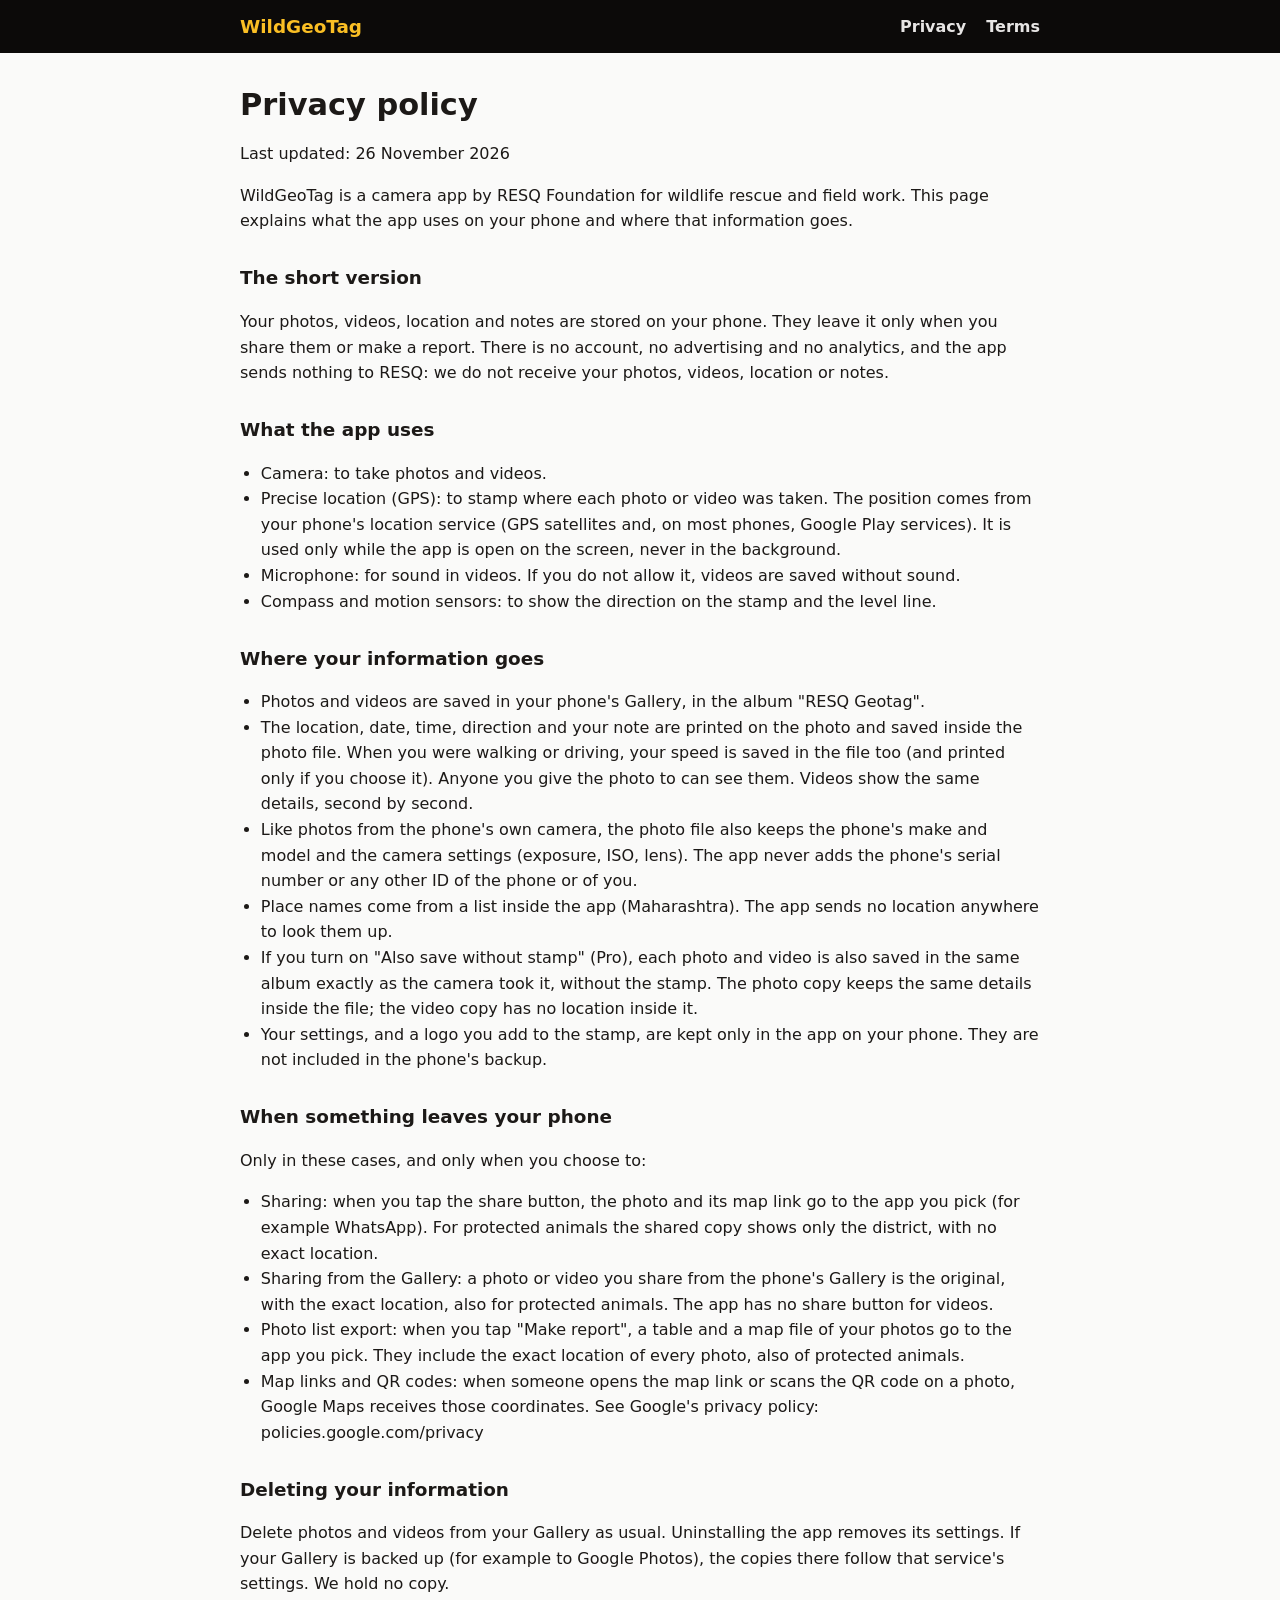
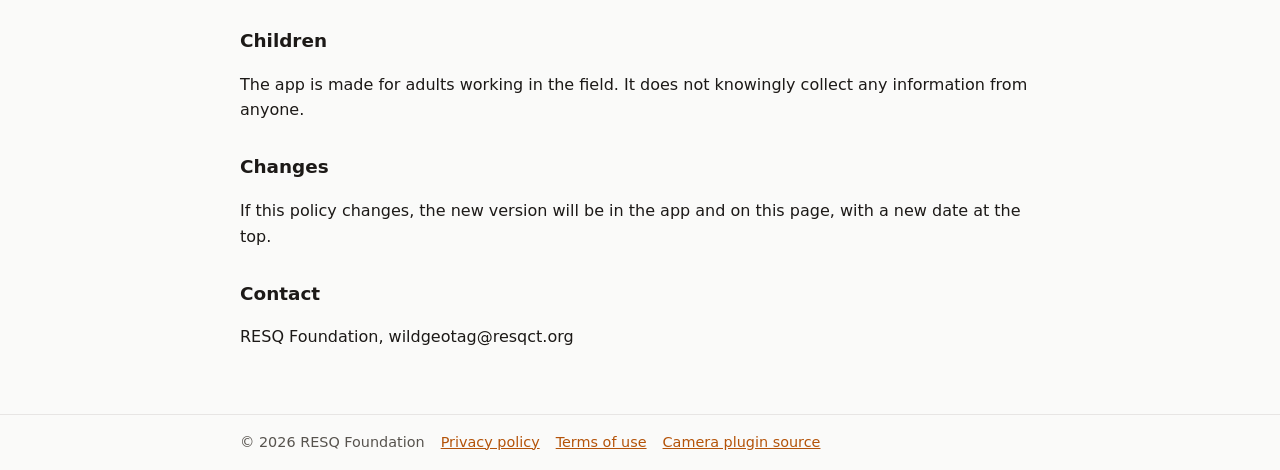
==== privacy.html @ dcb284e4 "Privacy policy, terms and camera plugin source (WildGeoTag 1.1.17)" ====
<!doctype html><html lang="en"><head><meta charset="utf-8"><meta name="viewport" content="width=device-width, initial-scale=1"><title>WildGeoTag – Privacy policy</title><style>:root{--ink:#1c1917;--muted:#57534e;--bg:#fafaf9;--card:#fff;--line:#e7e5e4;--amber:#fbbf24;--link:#b45309}
*{box-sizing:border-box}body{margin:0;font:16px/1.6 Roboto,"Segoe UI",system-ui,sans-serif;color:var(--ink);background:var(--bg)}
a{color:var(--link)}header{background:#0c0a09;color:#fff}header nav{max-width:52rem;margin:0 auto;padding:12px 16px;display:flex;gap:20px;align-items:center;flex-wrap:wrap}
header nav a{color:#e7e5e4;text-decoration:none;font-weight:600}header nav a.home{color:var(--amber);font-size:1.15rem;font-weight:800;margin-right:auto}
main{max-width:52rem;margin:0 auto;padding:24px 16px 48px}h1{font-size:1.9rem;line-height:1.2;margin:.3em 0 .6em}h2{font-size:1.15rem;margin:1.6em 0 .4em}ul{padding-left:1.3em}
.hero{background:#0c0a09;color:#fff;padding:40px 0 48px}.hero div{max-width:52rem;margin:0 auto;padding:0 16px}.hero h1{font-size:2.4rem;margin:0 0 .3em;color:var(--amber)}
.hero p{font-size:1.15rem;color:#e7e5e4;margin:.4em 0;max-width:36rem}.badge{display:inline-block;margin-top:20px;padding:10px 18px;border-radius:999px;background:var(--amber);color:#000;font-weight:800}
.grid{display:grid;gap:12px;grid-template-columns:repeat(auto-fit,minmax(15rem,1fr));margin:8px 0 24px}.card{background:var(--card);border:1px solid var(--line);border-radius:16px;padding:16px}
.card h2{margin:0 0 .3em;font-size:1.05rem}.card p{margin:0;color:var(--muted)}.small{color:var(--muted);font-size:.9rem}
footer{border-top:1px solid var(--line);color:var(--muted);font-size:.9rem}footer div{max-width:52rem;margin:0 auto;padding:16px;display:flex;gap:16px;flex-wrap:wrap}</style></head><body>
<header><nav><a class="home" href="index.html">WildGeoTag</a><a href="privacy.html">Privacy</a><a href="terms.html">Terms</a></nav></header>
<main>
<h1>Privacy policy</h1>
<p>Last updated: 26 November 2026</p>
<p>WildGeoTag is a camera app by RESQ Foundation for wildlife rescue and field work. This page explains what the app uses on your phone and where that information goes.</p>
<h2>The short version</h2>
<p>Your photos, videos, location and notes are stored on your phone. They leave it only when you share them or make a report. There is no account, no advertising and no analytics, and the app sends nothing to RESQ: we do not receive your photos, videos, location or notes.</p>
<h2>What the app uses</h2>
<ul><li>Camera: to take photos and videos.</li><li>Precise location (GPS): to stamp where each photo or video was taken. The position comes from your phone's location service (GPS satellites and, on most phones, Google Play services). It is used only while the app is open on the screen, never in the background.</li><li>Microphone: for sound in videos. If you do not allow it, videos are saved without sound.</li><li>Compass and motion sensors: to show the direction on the stamp and the level line.</li></ul>
<h2>Where your information goes</h2>
<ul><li>Photos and videos are saved in your phone's Gallery, in the album "RESQ Geotag".</li><li>The location, date, time, direction and your note are printed on the photo and saved inside the photo file. When you were walking or driving, your speed is saved in the file too (and printed only if you choose it). Anyone you give the photo to can see them. Videos show the same details, second by second.</li><li>Like photos from the phone's own camera, the photo file also keeps the phone's make and model and the camera settings (exposure, ISO, lens). The app never adds the phone's serial number or any other ID of the phone or of you.</li><li>Place names come from a list inside the app (Maharashtra). The app sends no location anywhere to look them up.</li><li>If you turn on "Also save without stamp" (Pro), each photo and video is also saved in the same album exactly as the camera took it, without the stamp. The photo copy keeps the same details inside the file; the video copy has no location inside it.</li><li>Your settings, and a logo you add to the stamp, are kept only in the app on your phone. They are not included in the phone's backup.</li></ul>
<h2>When something leaves your phone</h2>
<p>Only in these cases, and only when you choose to:</p>
<ul><li>Sharing: when you tap the share button, the photo and its map link go to the app you pick (for example WhatsApp). For protected animals the shared copy shows only the district, with no exact location.</li><li>Sharing from the Gallery: a photo or video you share from the phone's Gallery is the original, with the exact location, also for protected animals. The app has no share button for videos.</li><li>Photo list export: when you tap "Make report", a table and a map file of your photos go to the app you pick. They include the exact location of every photo, also of protected animals.</li><li>Map links and QR codes: when someone opens the map link or scans the QR code on a photo, Google Maps receives those coordinates. See Google's privacy policy: policies.google.com/privacy</li></ul>
<h2>Deleting your information</h2>
<p>Delete photos and videos from your Gallery as usual. Uninstalling the app removes its settings. If your Gallery is backed up (for example to Google Photos), the copies there follow that service's settings. We hold no copy.</p>
<h2>Children</h2>
<p>The app is made for adults working in the field. It does not knowingly collect any information from anyone.</p>
<h2>Changes</h2>
<p>If this policy changes, the new version will be in the app and on this page, with a new date at the top.</p>
<h2>Contact</h2>
<p>RESQ Foundation, wildgeotag@resqct.org</p>
</main>
<footer><div><span>© 2026 RESQ Foundation</span><a href="privacy.html">Privacy policy</a><a href="terms.html">Terms of use</a><a href="source/camera-preview/index.html">Camera plugin source</a></div></footer>
</body></html>
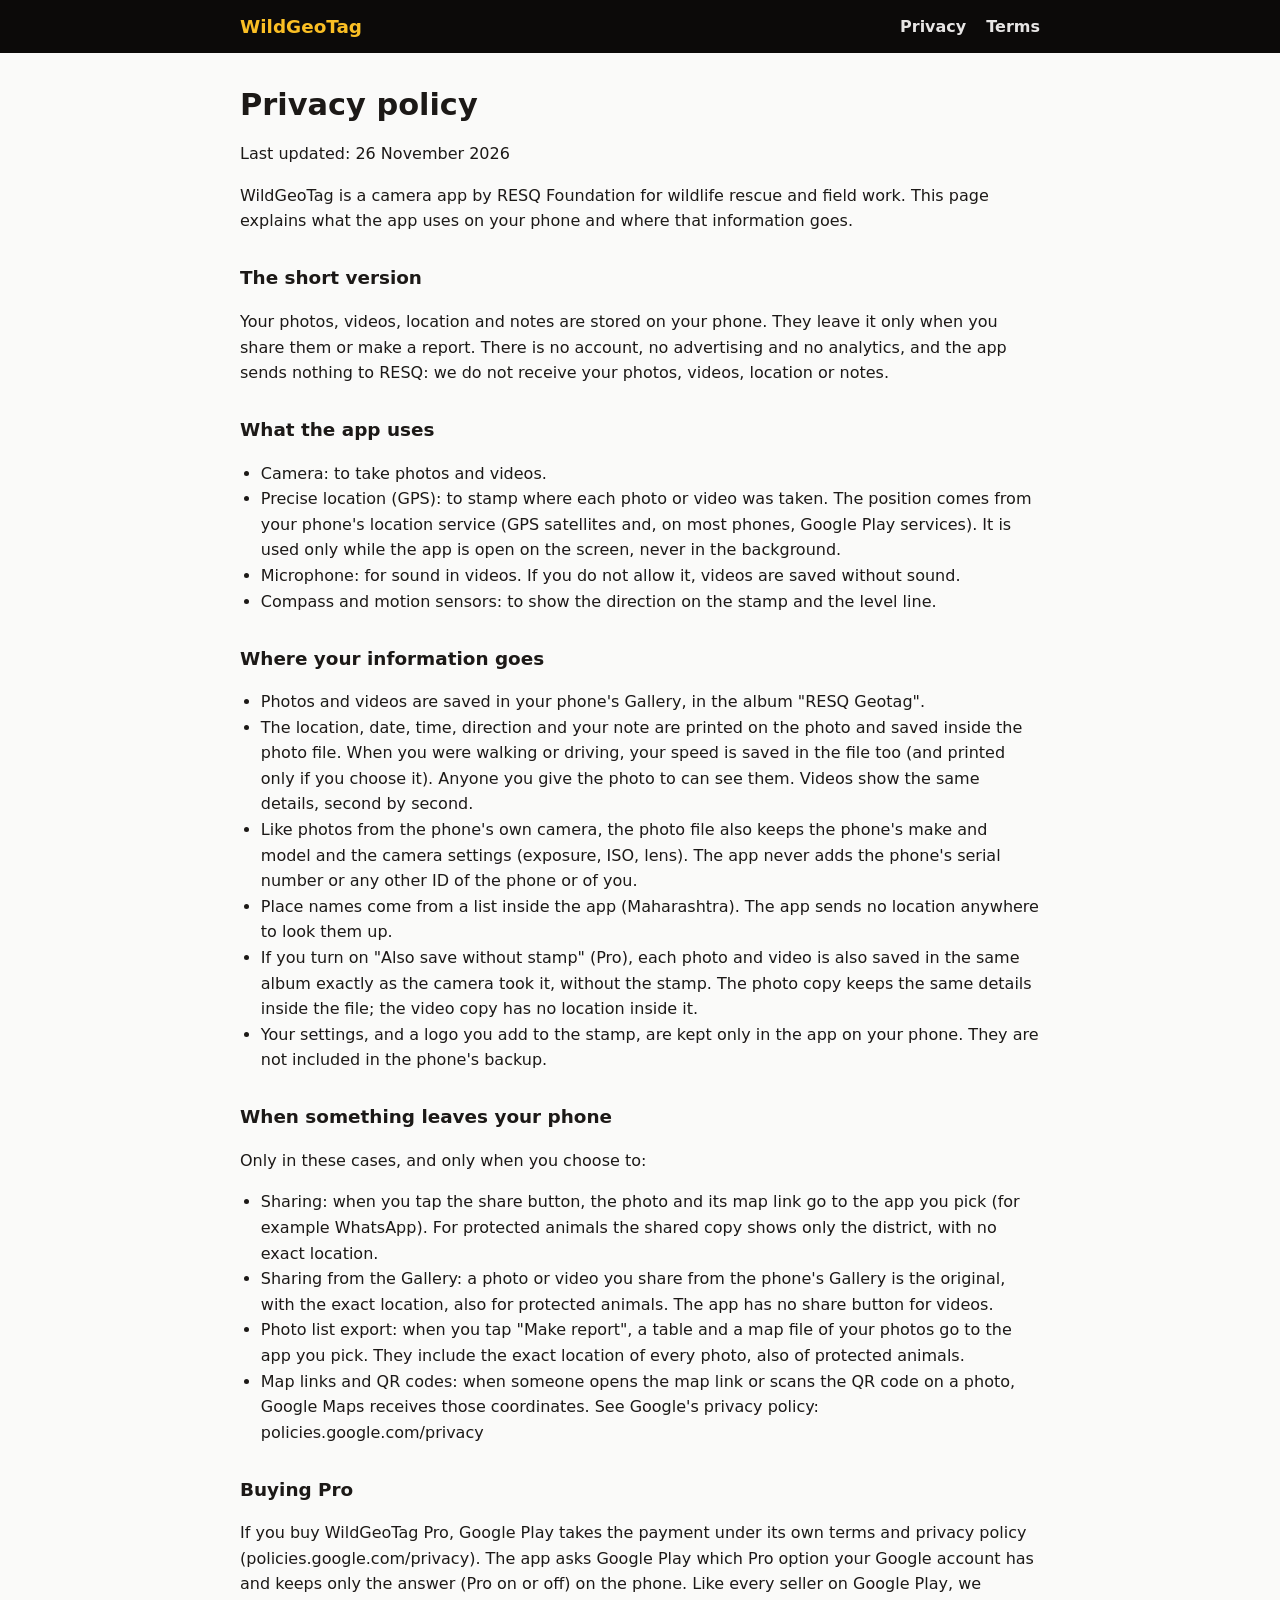
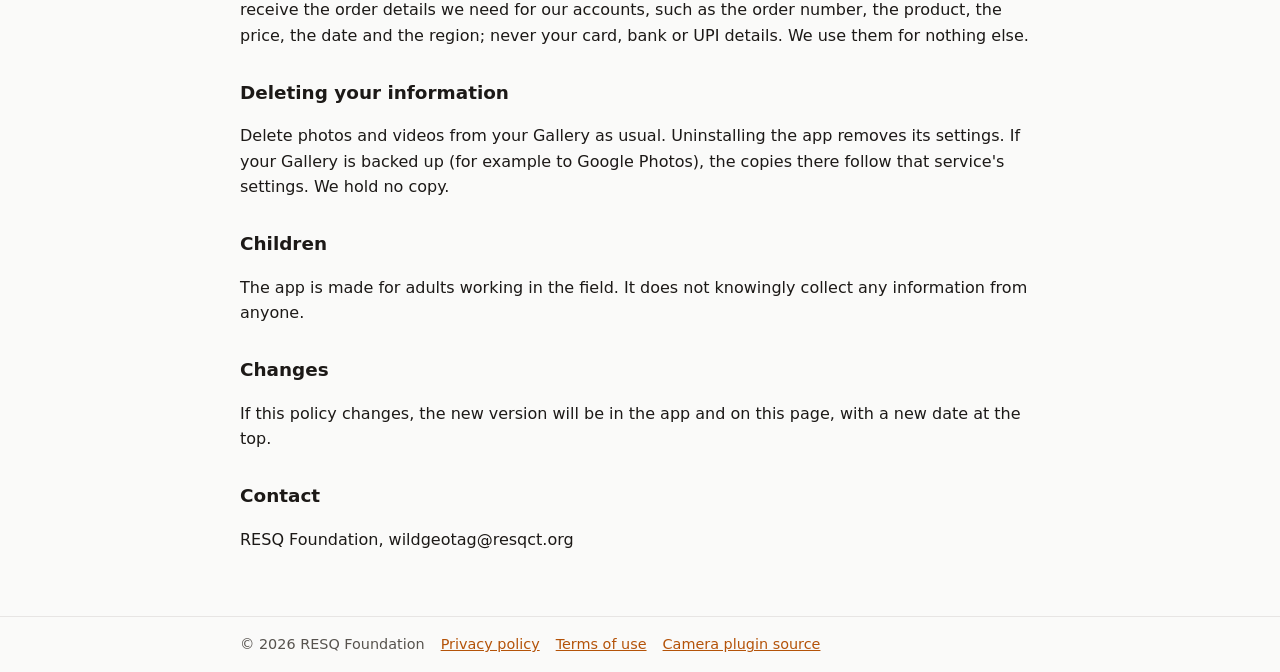
==== commit 84e2575f: "Privacy policy and terms: buying Pro (WildGeoTag 1.1.18)" ====
--- a/privacy.html
+++ b/privacy.html
@@ -22,6 +22,8 @@
 <h2>When something leaves your phone</h2>
 <p>Only in these cases, and only when you choose to:</p>
 <ul><li>Sharing: when you tap the share button, the photo and its map link go to the app you pick (for example WhatsApp). For protected animals the shared copy shows only the district, with no exact location.</li><li>Sharing from the Gallery: a photo or video you share from the phone's Gallery is the original, with the exact location, also for protected animals. The app has no share button for videos.</li><li>Photo list export: when you tap "Make report", a table and a map file of your photos go to the app you pick. They include the exact location of every photo, also of protected animals.</li><li>Map links and QR codes: when someone opens the map link or scans the QR code on a photo, Google Maps receives those coordinates. See Google's privacy policy: policies.google.com/privacy</li></ul>
+<h2>Buying Pro</h2>
+<p>If you buy WildGeoTag Pro, Google Play takes the payment under its own terms and privacy policy (policies.google.com/privacy). The app asks Google Play which Pro option your Google account has and keeps only the answer (Pro on or off) on the phone. Like every seller on Google Play, we receive the order details we need for our accounts, such as the order number, the product, the price, the date and the region; never your card, bank or UPI details. We use them for nothing else.</p>
 <h2>Deleting your information</h2>
 <p>Delete photos and videos from your Gallery as usual. Uninstalling the app removes its settings. If your Gallery is backed up (for example to Google Photos), the copies there follow that service's settings. We hold no copy.</p>
 <h2>Children</h2>
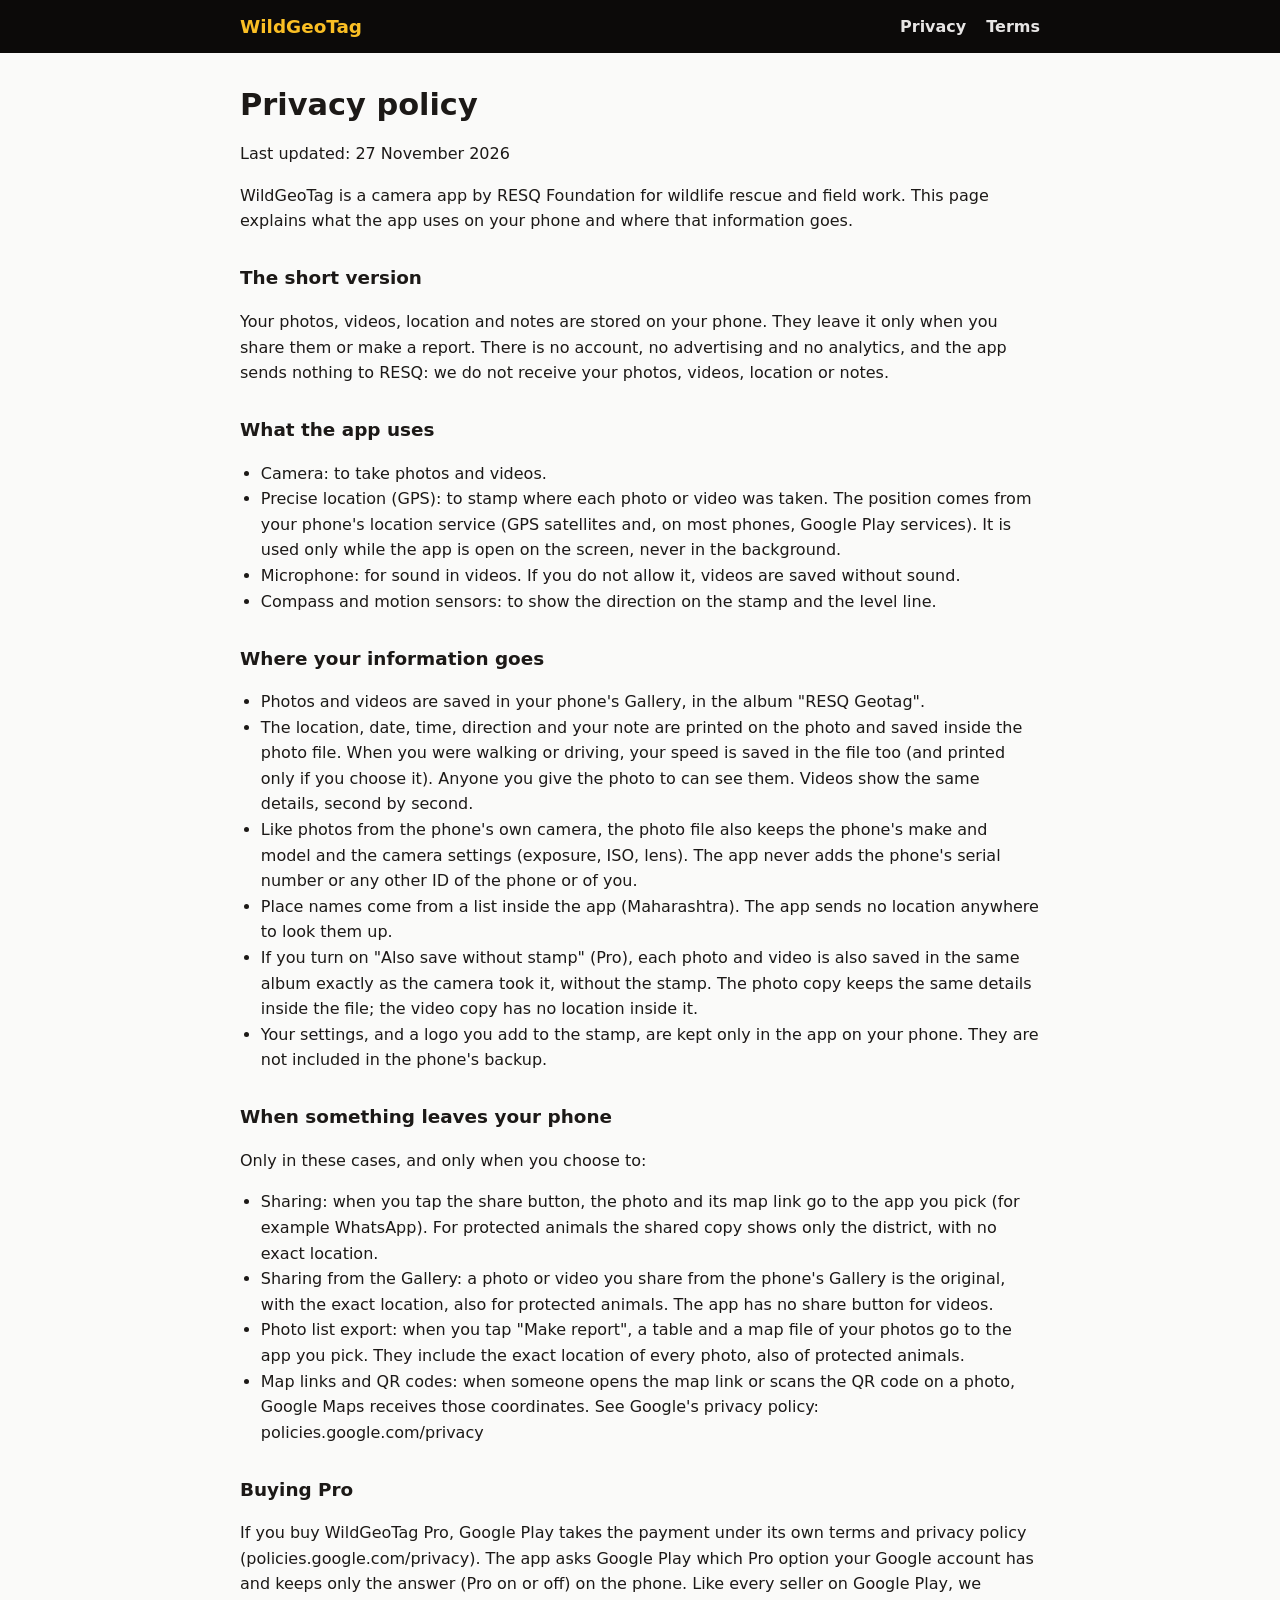
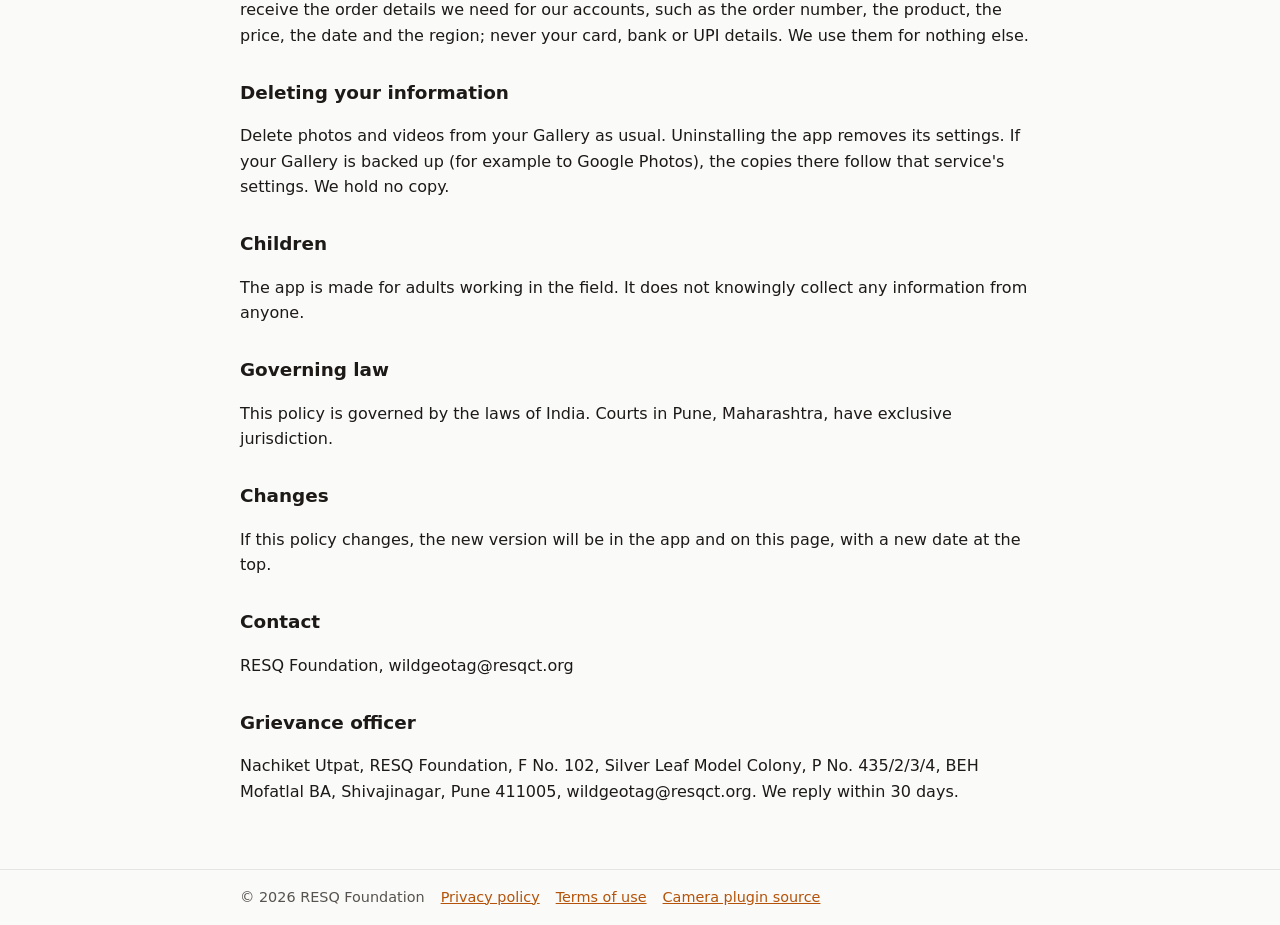
==== commit f45da417: "Privacy policy and terms: governing law and grievance officer" ====
--- a/privacy.html
+++ b/privacy.html
@@ -11,7 +11,7 @@
 <header><nav><a class="home" href="index.html">WildGeoTag</a><a href="privacy.html">Privacy</a><a href="terms.html">Terms</a></nav></header>
 <main>
 <h1>Privacy policy</h1>
-<p>Last updated: 26 November 2026</p>
+<p>Last updated: 27 November 2026</p>
 <p>WildGeoTag is a camera app by RESQ Foundation for wildlife rescue and field work. This page explains what the app uses on your phone and where that information goes.</p>
 <h2>The short version</h2>
 <p>Your photos, videos, location and notes are stored on your phone. They leave it only when you share them or make a report. There is no account, no advertising and no analytics, and the app sends nothing to RESQ: we do not receive your photos, videos, location or notes.</p>
@@ -28,10 +28,14 @@
 <p>Delete photos and videos from your Gallery as usual. Uninstalling the app removes its settings. If your Gallery is backed up (for example to Google Photos), the copies there follow that service's settings. We hold no copy.</p>
 <h2>Children</h2>
 <p>The app is made for adults working in the field. It does not knowingly collect any information from anyone.</p>
+<h2>Governing law</h2>
+<p>This policy is governed by the laws of India. Courts in Pune, Maharashtra, have exclusive jurisdiction.</p>
 <h2>Changes</h2>
 <p>If this policy changes, the new version will be in the app and on this page, with a new date at the top.</p>
 <h2>Contact</h2>
 <p>RESQ Foundation, wildgeotag@resqct.org</p>
+<h2>Grievance officer</h2>
+<p>Nachiket Utpat, RESQ Foundation, F No. 102, Silver Leaf Model Colony, P No. 435/2/3/4, BEH Mofatlal BA, Shivajinagar, Pune 411005, wildgeotag@resqct.org. We reply within 30 days.</p>
 </main>
 <footer><div><span>© 2026 RESQ Foundation</span><a href="privacy.html">Privacy policy</a><a href="terms.html">Terms of use</a><a href="source/camera-preview/index.html">Camera plugin source</a></div></footer>
 </body></html>
